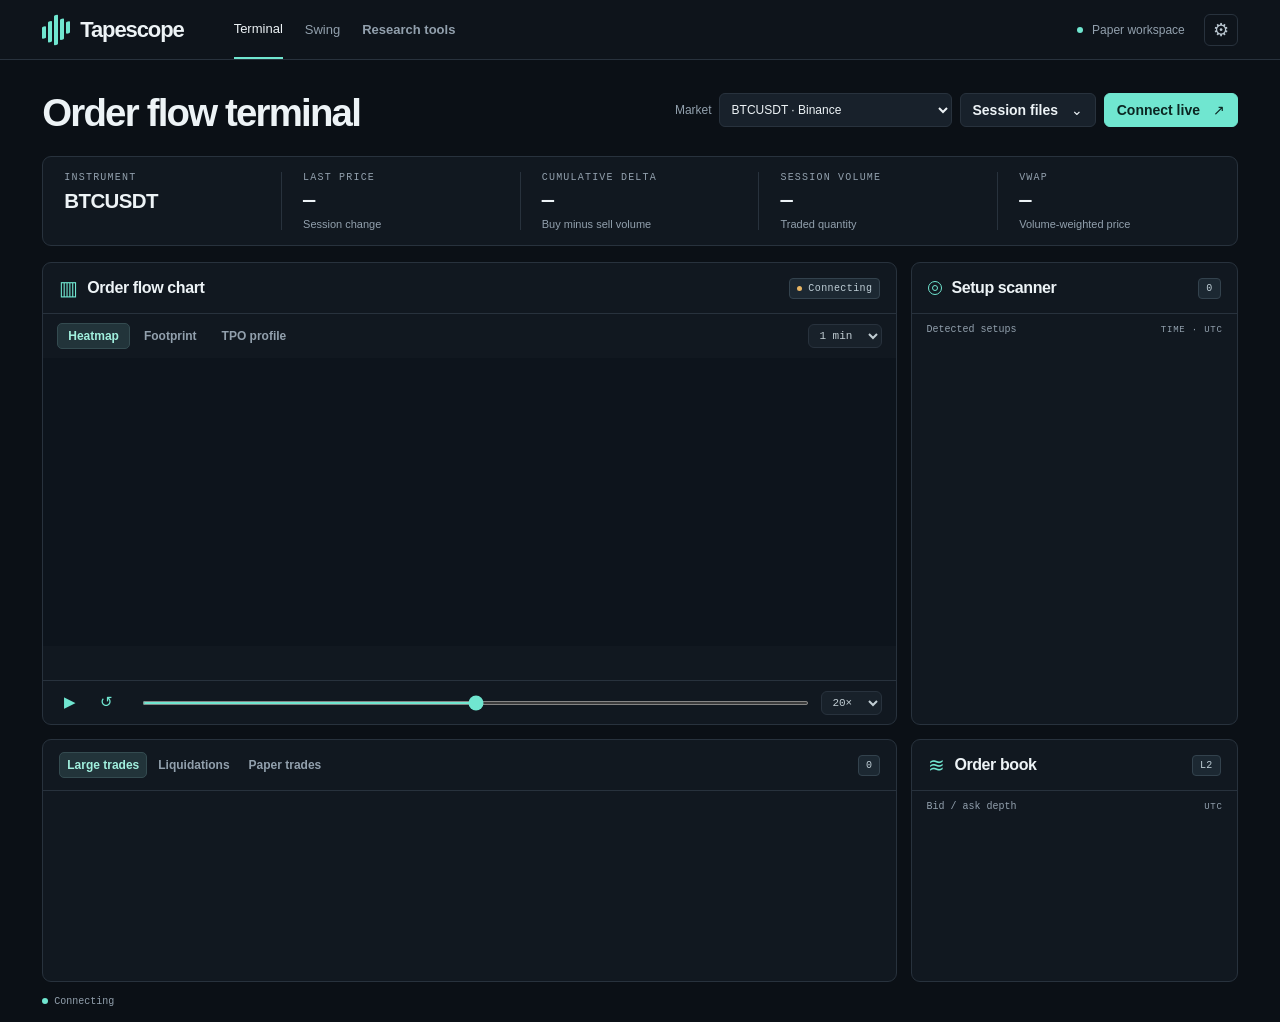
==== web/index.html @ 3751e983 "first commit" ====
<!doctype html>
<html lang="en">
<head>
<meta charset="utf-8"><meta name="viewport" content="width=device-width,initial-scale=1">
<meta name="theme-color" content="#0b1016"><title>Tapescope · Order flow terminal</title>
<link rel="stylesheet" href="terminal.css">
</head>
<body>
<header class="mast"><div class="brand"><span class="brandmark" aria-hidden="true"><i></i><i></i><i></i><i></i><i></i></span>Tapescope</div>
<div class="nav"><a href="#terminal" class="selected">Terminal</a><a href="/swing.html">Swing</a><button id="tools">Research tools</button></div>
<div class="mast-end"><span class="paper-dot"></span> Paper workspace <button class="icon" id="settings" aria-label="Configure terminal" title="Configure terminal">⚙</button></div></header>
<main id="terminal">
<div class="page-title"><div><h1>Order flow terminal</h1></div>
<div class="actions"><label class="picker">Market
<select id="marketPicker" aria-label="Select order flow market"><option value="BTCUSDT">BTCUSDT · Binance</option><option value="ETHUSDT">ETHUSDT · Binance</option><option value="SOLUSDT">SOLUSDT · Binance</option><option value="NVDA">NVDA · Moomoo</option><option value="AMD">AMD · Moomoo</option><option value="INTC">INTC · Moomoo</option><option value="GLD">GLD · SPDR Gold Shares · Moomoo</option></select></label><button id="sourceBtn">Session files <span>⌄</span></button><button class="primary" id="connect">Connect live <span>↗</span></button></div></div>
<div id="notice" role="status" hidden></div>
<section class="metrics" aria-label="Session statistics">
<div class="metric"><label>Instrument</label><strong id="marketName">BTCUSDT</strong><small id="sourceName"></small></div>
<div class="metric"><label>Last price</label><strong id="lastPrice">—</strong><small id="priceChange">Session change</small></div>
<div class="metric"><label>Cumulative delta</label><strong id="delta">—</strong><small>Buy minus sell volume</small></div>
<div class="metric"><label>Session volume</label><strong id="volume">—</strong><small id="volumeNote">Traded quantity</small></div>
<div class="metric"><label>VWAP</label><strong id="vwap">—</strong><small>Volume-weighted price</small></div>
</section>
<section id="marketQuotes" aria-label="Market reference prices" hidden>
<div id="marketRef"><strong id="refCaption">Reference price</strong> <span id="refValue"></span><small id="refTime"></small></div>
<div id="spotRef" hidden><strong>XAU/USD spot</strong> <span id="spotValue">—</span><small id="spotTime"></small></div></section>
<section id="liveReadout" aria-label="Live feed and order flow" hidden>
<div><strong>Trades</strong> <span id="tradeHealth">Connecting</span></div>
<div><strong>Depth</strong> <span id="depthHealth">Connecting</span></div>
<div><strong>Last 60s</strong> <span id="minuteFlow">Waiting for trades</span></div>
</section>
<div class="desk">
<section class="panel chart-panel">
<div class="panel-head"><div class="heading"><span class="chart-mark" aria-hidden="true">▥</span><h2>Order flow chart</h2></div><span class="pill" id="modeBadge">Connecting</span></div>
<div class="chart-toolbar"><div class="tabs" aria-label="Chart view"><button data-view="heat" aria-pressed="true">Heatmap</button><button data-view="foot" aria-pressed="false">Footprint</button><button data-view="tpo" aria-pressed="false">TPO profile</button></div>
<select id="timeframe" aria-label="Bar interval">
<option value="15000">15 sec</option><option value="60000" selected>1 min</option><option value="300000">5 min</option>
<option value="900000">15 min</option><option value="1800000">30 min</option><option value="3600000">1 hour</option>
</select></div>
<div class="plot"><canvas id="chart" aria-label="Order flow price and volume chart"></canvas><div id="hover" hidden></div></div>
<div class="legend" id="legend"></div>
<div class="transport"><button id="play" aria-label="Play replay" title="Play replay">▶</button><button id="restart" aria-label="Restart replay" title="Restart replay">↺</button>
<span id="replayTime"></span><input id="scrub" type="range" min="0" max="1000" aria-label="Replay position">
<select id="speed" aria-label="Replay speed"><option value="1">1×</option><option value="5">5×</option><option value="20" selected>20×</option><option value="100">100×</option></select></div>
</section>
<section class="panel scanner"><div class="panel-head"><div class="heading"><span class="radar"></span><h2>Setup scanner</h2></div><span class="count" id="signalCount">0</span></div>
<div class="subline">Detected setups <span>TIME · UTC</span></div><div id="signals" class="scroll-list"></div></section>
<section class="panel tape"><div class="panel-head"><div class="tabs wide"><button data-list="prints" aria-pressed="true">Large trades</button><button data-list="liqs" aria-pressed="false">Liquidations</button><button data-list="paper" aria-pressed="false">Paper trades</button></div><span class="count" id="tapeCount">0</span></div>
<div class="table-scroll"><table><thead id="tableHead"></thead><tbody id="tableBody"></tbody></table></div></section>
<section class="panel book"><div class="panel-head"><div class="heading"><span class="book-mark">≋</span><h2>Order book</h2></div><span class="count">L2</span></div>
<div class="subline">Bid / ask depth <span id="bookTime">UTC</span></div><div id="bookRows"></div></section></div>
<footer><span><i></i><span id="footerSource">Connecting</span></span><span id="sessionDate"></span></footer>
</main>
<dialog id="filesDialog"><div class="dialog-head"><h2>Session files</h2><button class="close" aria-label="Close session files">×</button></div><div class="dialog-body"><label>Import a recording or tick CSV<input type="file" id="import" accept=".csv,.json"></label><p>Recordings include trades, depth snapshots and liquidations. CSV files contain trades only.</p><button id="exportSession">Save session JSON</button><button id="previousSession" hidden>Save previous live segment</button><button id="exportCSV">Export ticks for Python</button><button id="demo">Open demo replay</button></div></dialog>
<dialog id="settingsDialog"><div class="dialog-head"><h2>Terminal settings</h2><button class="close" aria-label="Close settings">×</button></div><form id="config" class="dialog-body">
<label>Live symbol<input id="symbol" value="BTCUSDT" pattern="[A-Za-z0-9]{3,20}" required></label>
<div class="two"><label><span>Large trade (<span class="currencyUnit">USDT</span>)</span><input id="large" type="number" min="1" value="100000" required></label><label>Price row size<input id="bucket" type="number" step="any" min="0.000000000001" placeholder="Auto"></label></div>
<fieldset><legend>Setup alerts</legend><label>Phone topic (ntfy.sh)<input id="topic" pattern="[A-Za-z0-9_-]{1,64}" placeholder="Your subscribed topic"></label><label class="check"><input id="notify" type="checkbox">Desktop notifications</label></fieldset>
<fieldset><legend>Paper strategy</legend><label class="check"><input type="checkbox" id="botOn">Simulate entries on selected setups</label>
<div class="checks" id="botTypes"></div><div class="three"><label><span>Size (<span class="currencyUnit">USDT</span>)</span><input id="size" type="number" min="1" value="1000" required></label><label>Stop (%)<input id="stop" type="number" min="0.01" max="99" step="any" value="0.2" required></label><label>Target (%)<input id="target" type="number" min="0.01" max="99" step="any" value="0.4" required></label></div>
<label>Fee per side (%)<input id="fee" type="number" min="0" max="5" step="any" value="0.05" required></label></fieldset>
<small>Applying settings recalculates the session through the current cursor.</small><button class="primary">Apply settings</button></form></dialog>
<dialog id="toolsDialog"><div class="dialog-head"><h2>Research tools</h2><button class="close" aria-label="Close research tools">×</button></div><div class="dialog-body"><h3>Python tick analysis</h3><p>Export ticks from Session files and run the report to inspect footprint bubbles, volume and time at price.</p><a href="README.md#:~:text=%23%23%20Python%20research" target="_blank">Open Python instructions ↗</a><a href="research/orderflow_report.py" download>Download report script ↓</a><a href="research/report.html" download>Download its HTML template ↓</a><h3>NinjaTrader 8</h3><p>Set up a volumetric chart and apply the strategy with your own ATM stop and target.</p><a href="README.md#:~:text=%23%23%20NinjaTrader%208" target="_blank">Open NinjaTrader setup ↗</a><a href="ninjatrader/Strategies/OrderFlowSetupAtm.cs" download>Download NinjaScript strategy ↓</a></div></dialog>
<script src="engine.js"></script><script src="session.js"></script><script src="chart.js"></script><script src="live-feed.js"></script><script src="markets.js"></script><script src="spot-feed.js"></script><script src="terminal.js"></script>
</body></html>
---- web/terminal.css ----
:root{color-scheme:dark;--bg:#0b1016;--panel:#111820;--edge:#28323d;--muted:#92a0ad;--ink:#edf3f6;--cyan:#70e6d0;--red:#ff9097;--mono:"IBM Plex Mono",ui-monospace,Menlo,Consolas,monospace;font:14px Inter,-apple-system,BlinkMacSystemFont,"Segoe UI",sans-serif;color:var(--ink);background:var(--bg)}
*{box-sizing:border-box}body{margin:0}button,input,select{font:inherit}button,a,input,select{outline-offset:3px}button,select,input:not([type=checkbox]):not([type=range]){border:1px solid var(--edge);border-radius:6px;color:var(--ink);background:#18212b}button,select{cursor:pointer}button{padding:.6rem .85rem;font-weight:560}button:hover,select:hover{border-color:#68868c}button:disabled,select:disabled,input:disabled{opacity:.45;cursor:default}a{color:var(--cyan);text-underline-offset:4px}.mast{height:60px;display:flex;align-items:center;gap:50px;padding:0 3.3vw;border-bottom:1px solid var(--edge);background:#0e141b}.brand,.heading,.mast-end,.actions,.nav,.legend,.transport,.dialog-head,.checks{display:flex;align-items:center}.brand{font-size:22px;letter-spacing:-1.1px;font-weight:690;gap:10px}.brandmark{display:flex;align-items:center;gap:2px;height:30px;transform:skewY(-12deg)}.brandmark i{background:var(--cyan);width:4px;height:12px;border-radius:1px}.brandmark i:nth-child(2),.brandmark i:nth-child(4){height:21px}.brandmark i:nth-child(3){height:30px}.nav{height:100%;gap:22px}.nav>*{display:grid;place-items:center;height:100%;font-size:13px;color:var(--muted);text-decoration:none;background:transparent;border:0;padding:0}.nav .selected{color:var(--ink);border-bottom:2px solid var(--cyan)}.mast-end{margin-left:auto;gap:9px;color:var(--muted);font-size:12px}.paper-dot,footer i{background:var(--cyan);display:inline-block;height:6px;width:6px;border-radius:50%}.mast-end .icon{color:#b9c6d0;margin-left:10px;background:transparent;font-size:18px;padding:4px 8px}main{max-width:1800px;margin:auto;padding:25px 3.3vw 14px}.page-title,.panel-head,.subline,footer{display:flex;align-items:center;justify-content:space-between}.eyebrow,.metric label,.subline,.pill,.count,th,footer,.legend,.transport,td,.signal time,.book-row{font-family:var(--mono)}.eyebrow{display:flex;align-items:center;gap:8px;color:#a3b5bf;letter-spacing:1.5px;font-size:10px;font-weight:600}.line{height:2px;width:17px;background:var(--cyan)}h1{font-size:clamp(28px,3vw,40px);font-weight:610;letter-spacing:-1.8px;margin:6px 0 0}h2,h3{margin:0;font-size:16px;font-weight:600;letter-spacing:-.4px}.actions{gap:8px}.actions button span{margin-left:9px}.primary{background:var(--cyan);border-color:var(--cyan);color:#0b2622}.primary:hover{background:#95efdf}.metrics{margin:21px 0 16px;border:1px solid var(--edge);border-radius:9px;background:var(--panel);display:grid;grid-template-columns:repeat(5,1fr);padding:15px 0}.metric{padding:0 clamp(10px,1.65vw,26px);border-right:1px solid var(--edge);min-width:0}.metric:last-child{border:0}.metric label,.metric small{display:block;color:var(--muted);font-size:11px}.metric label{font:10px var(--mono);text-transform:uppercase;letter-spacing:1.2px}.metric strong{display:block;font:600 clamp(17px,1.6vw,26px) var(--mono);letter-spacing:-1.2px;margin:6px 0}.metric:first-child strong{font-family:inherit;letter-spacing:-.6px}.up{color:var(--cyan)!important}.dn{color:var(--red)!important}.desk{display:grid;grid-template-columns:minmax(0,2.62fr) minmax(254px,1fr);gap:14px}.panel,dialog{border:1px solid var(--edge);border-radius:9px;background:var(--panel);overflow:hidden}.panel-head{min-height:51px;padding:0 16px;border-bottom:1px solid var(--edge);gap:8px}.heading{gap:9px}.radar{width:14px;height:14px;border:1px solid var(--cyan);border-radius:50%;position:relative}.radar:after{content:"";position:absolute;inset:3px;border-radius:50%;border:1px solid var(--cyan)}.chart-mark,.book-mark{color:var(--cyan);font-size:20px}.pill,.count{font-size:10px;letter-spacing:.4px;background:#1c2832;border:1px solid #33424d;padding:4px 7px;border-radius:4px;color:#bfced6}.pill:before{content:"";display:inline-block;background:#e8b563;width:5px;height:5px;border-radius:50%;margin-right:6px}.pill.live:before{background:var(--cyan)}.chart-toolbar{padding:9px 14px;display:flex;align-items:center;justify-content:space-between;gap:8px}.tabs{display:flex;gap:3px;align-items:center}.tabs button{background:transparent;color:var(--muted);border:1px solid transparent;font-size:12px;padding:5px 10px;border-radius:5px}.tabs button[aria-pressed=true]{background:#22343a;color:#a1f0de;border-color:#344b50}.chart-toolbar select,.transport select{padding:4px 6px;font:11px var(--mono);color:#c1cdd3;background:#18212a}.plot{position:relative;height:clamp(240px,32vh,420px);background:#0d141c}.plot canvas{width:100%;height:100%;display:block}.legend{gap:14px;min-height:34px;padding:5px 14px;color:#9eacb7;font-size:10px;flex-wrap:wrap}.legend b{display:inline-block;width:7px;height:7px;border-radius:50%;margin-right:5px}.legend .ramp{width:43px;height:6px;border-radius:2px;vertical-align:middle;background:linear-gradient(90deg,#182e4c,#416e8c,#47a3a4,#dbcf78);margin-left:6px}.transport{border-top:1px solid var(--edge);min-height:44px;padding:6px 14px;gap:10px;color:#b8c5cd;font-size:11px}.transport button{padding:3px 6px;background:transparent;border-color:transparent;color:var(--cyan);font-size:15px}.transport input{min-width:30px;flex:1;accent-color:var(--cyan);height:4px;cursor:pointer}.subline{padding:10px 14px;color:var(--muted);font-size:10px}.subline span{font-size:9px;letter-spacing:.8px}.scanner{display:flex;flex-direction:column;min-height:0}.scroll-list{overflow:auto;height:0;flex:1}.signal{display:grid;grid-template-columns:30px minmax(0,1fr) auto;gap:8px;align-items:start;padding:12px 14px;border-top:1px solid #202b35}.signal .glyph{width:26px;height:26px;color:var(--cyan);border-radius:5px;background:#19302f;display:grid;place-items:center;font-weight:bold}.signal .glyph.dn{background:#34252e}.signal strong{display:block;font-size:13px;text-transform:capitalize}.signal small{display:block;color:var(--muted);font:10px/1.5 var(--mono);margin-top:4px}.signal time{font-size:10px;color:#9cabb8}.table-scroll{height:190px;overflow:auto}table{border-collapse:collapse;width:100%;text-align:right;white-space:nowrap}th,td{font-size:11px;padding:7px 16px;font-weight:400;border-bottom:1px solid #202b35}th{color:var(--muted);text-transform:uppercase;font-size:9px;letter-spacing:.8px;background:var(--panel);position:sticky;top:0}td:first-child,th:first-child{text-align:left}.empty{color:var(--muted);font-size:12px;line-height:1.5;padding:10px 15px}.book-row{display:grid;grid-template-columns:1fr 1fr;gap:4px;padding:0 14px;font-size:11px}.book-row div{padding:4px;display:flex;justify-content:space-between;gap:4px}.book-row small{font-size:10px;color:#aabbae}.book-row .dn small{color:#c2aaad}#bookRows{padding-bottom:10px}.wide button{padding-inline:7px}footer{color:var(--muted);font-size:10px;margin-top:14px}footer i{margin-right:6px}#notice{background:#2d2820;border:1px solid #554a33;padding:10px 14px;color:#f0d295;border-radius:6px;margin-top:12px}dialog{color:var(--ink);padding:0;width:min(430px,94vw);max-height:90dvh;box-shadow:0 20px 70px #0007}dialog::backdrop{background:#05090ec9}.dialog-head{justify-content:space-between;border-bottom:1px solid var(--edge);padding:12px 18px}.close{background:transparent;border:none;font-size:20px}.dialog-body{display:grid;gap:12px;padding:18px}.dialog-body p{color:var(--muted);line-height:1.5;margin:0}.dialog-body h3:not(:first-child){margin-top:10px}.dialog-body label{display:grid;gap:5px;color:#b9c7d1;font-size:12px}.dialog-body input:not([type=checkbox]){width:100%;padding:7px}.two,.three{display:grid;grid-template-columns:repeat(2,minmax(0,1fr));gap:8px}.three{grid-template-columns:repeat(3,minmax(0,1fr))}.dialog-body fieldset{display:grid;gap:9px;border:1px solid var(--edge);padding:10px;border-radius:5px;min-width:0}.dialog-body legend{padding:0 5px}.dialog-body .check{display:flex;align-items:center;gap:4px}.check input{accent-color:var(--cyan)}.checks{flex-wrap:wrap;gap:6px}.checks label{text-transform:capitalize}#hover{position:absolute;top:5px;left:8px;pointer-events:none;background:#111b26f0;border:1px solid var(--edge);color:var(--ink);font:10px var(--mono);padding:6px;border-radius:3px}
@media(max-width:850px){.desk{grid-template-columns:minmax(0,1.9fr) minmax(218px,1fr)}.metrics{grid-template-columns:repeat(5,1fr)}.signal{padding:9px 8px;gap:5px}.signal time{font-size:9px}.metric small{font-size:10px}.mast{gap:25px}.page-title h1{font-size:32px}}
@media(max-width:700px){main{padding:18px 12px}.mast{height:52px;padding:0 14px;gap:17px}.brand{font-size:18px}.mast-end{font-size:0;gap:0}.mast-end .paper-dot{display:none}.nav{gap:14px}.page-title{align-items:flex-start;flex-wrap:wrap;gap:12px}.actions button{padding:7px 10px;font-size:12px}.eyebrow{font-size:9px}.metrics{margin:14px 0;grid-template-columns:repeat(3,minmax(0,1fr));row-gap:12px}.metric:nth-child(3){border:0}.metric strong{font-size:18px}.metric label{font-size:9px}.desk{grid-template-columns:minmax(0,1fr)}.chart-toolbar{padding:7px}.tabs button{padding:5px 7px}.plot{height:260px}.scanner{max-height:290px}.scroll-list{height:210px;flex:auto}.panel-head{min-height:45px}.legend{gap:8px;font-size:9px}.transport{gap:5px;padding:5px 8px}.table-scroll{height:175px}th,td{padding:6px}.book{padding-bottom:3px}.page-title h1{font-size:29px}}
@media(min-width:701px){.scanner{position:relative}.scanner .scroll-list{position:absolute;top:83px;bottom:0;left:0;right:0;height:auto}}

#liveReadout:not([hidden]){display:flex;align-items:center;flex-wrap:wrap;gap:6px 22px;margin:-4px 0 14px;color:var(--muted);font:11px/1.6 var(--mono)}
#liveReadout strong{color:var(--ink);font-weight:550;margin-right:4px}

.picker{display:flex;align-items:center;gap:7px;color:var(--muted);font-size:12px}.picker select{padding:8px}
#marketQuotes:not([hidden]){display:flex;gap:22px;flex-wrap:wrap;border:1px solid var(--edge);background:var(--panel);border-radius:7px;padding:10px 14px;margin:0 0 14px}#marketQuotes strong{font-size:12px;margin-right:6px}#marketQuotes span{font:600 16px var(--mono)}#marketQuotes small{display:block;color:var(--muted);font-size:11px;margin-top:4px}.actions{flex-wrap:wrap}
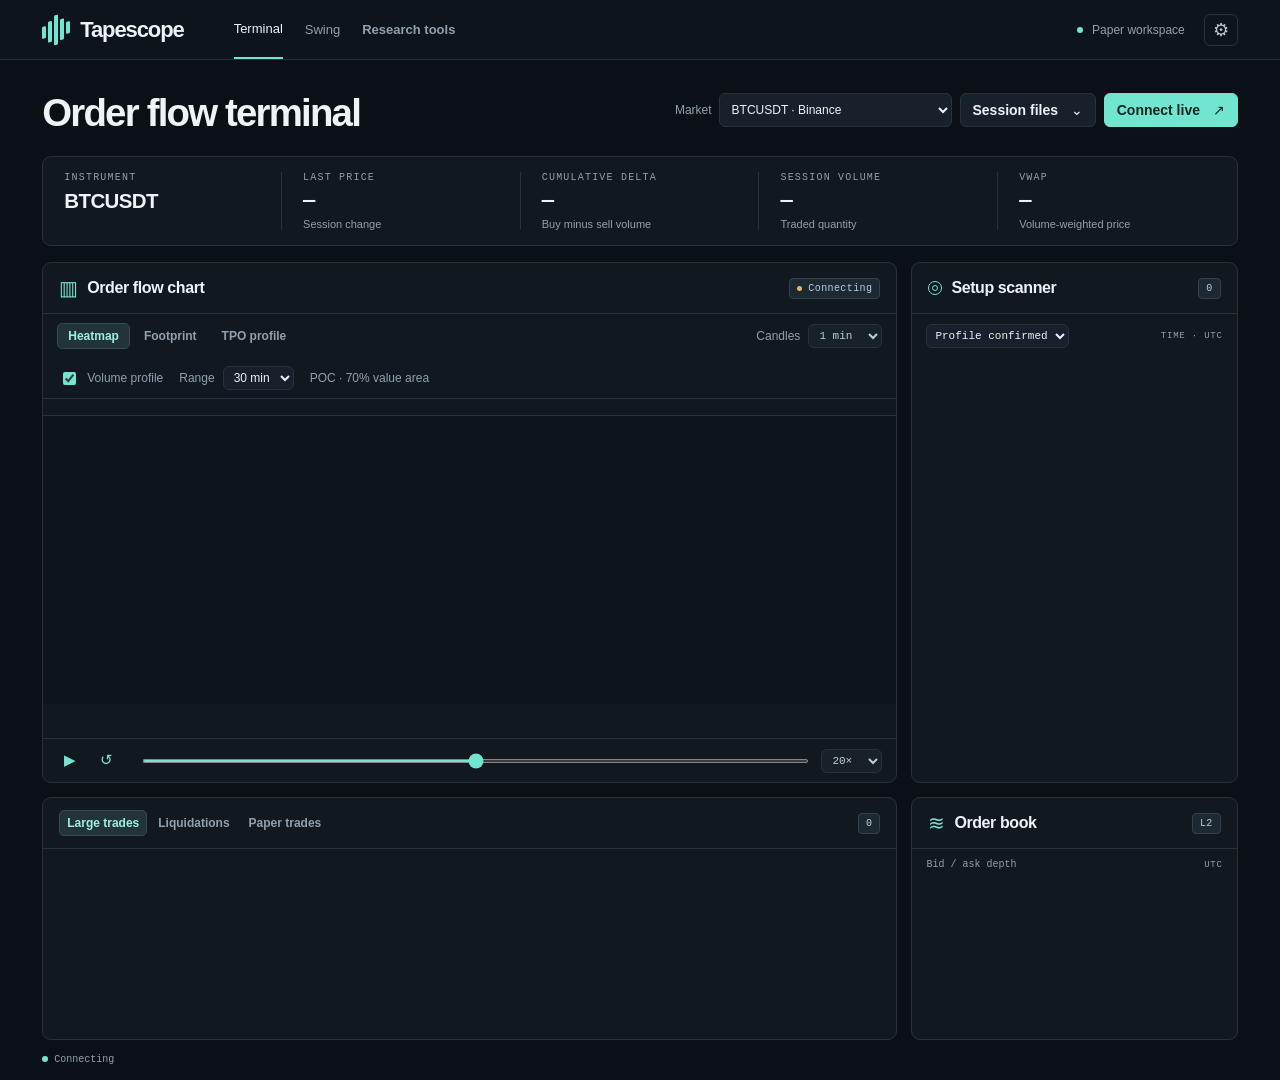
==== commit ade26208: "Add volume profile confirmations and GitHub Pages Mac data backend" ====
--- a/web/index.html
+++ b/web/index.html
@@ -7,7 +7,7 @@
 </head>
 <body>
 <header class="mast"><div class="brand"><span class="brandmark" aria-hidden="true"><i></i><i></i><i></i><i></i><i></i></span>Tapescope</div>
-<div class="nav"><a href="#terminal" class="selected">Terminal</a><a href="/swing.html">Swing</a><button id="tools">Research tools</button></div>
+<div class="nav"><a href="#terminal" class="selected">Terminal</a><a href="swing.html">Swing</a><button id="tools">Research tools</button></div>
 <div class="mast-end"><span class="paper-dot"></span> Paper workspace <button class="icon" id="settings" aria-label="Configure terminal" title="Configure terminal">⚙</button></div></header>
 <main id="terminal">
 <div class="page-title"><div><h1>Order flow terminal</h1></div>
@@ -33,10 +33,12 @@
 <section class="panel chart-panel">
 <div class="panel-head"><div class="heading"><span class="chart-mark" aria-hidden="true">▥</span><h2>Order flow chart</h2></div><span class="pill" id="modeBadge">Connecting</span></div>
 <div class="chart-toolbar"><div class="tabs" aria-label="Chart view"><button data-view="heat" aria-pressed="true">Heatmap</button><button data-view="foot" aria-pressed="false">Footprint</button><button data-view="tpo" aria-pressed="false">TPO profile</button></div>
-<select id="timeframe" aria-label="Bar interval">
+<label class="interval-control">Candles <select id="timeframe" aria-label="Bar interval">
 <option value="15000">15 sec</option><option value="60000" selected>1 min</option><option value="300000">5 min</option>
 <option value="900000">15 min</option><option value="1800000">30 min</option><option value="3600000">1 hour</option>
-</select></div>
+</select></label></div>
+<div class="profile-toolbar"><label class="profile-toggle"><input id="profileOn" type="checkbox" checked>Volume profile</label><label>Range <select id="profileRange" aria-label="Volume profile range"><option value="15">15 min</option><option value="30" selected>30 min</option><option value="60">60 min</option></select></label><span>POC · 70% value area</span></div>
+<div id="profileReadout" class="profile-readout"></div>
 <div class="plot"><canvas id="chart" aria-label="Order flow price and volume chart"></canvas><div id="hover" hidden></div></div>
 <div class="legend" id="legend"></div>
 <div class="transport"><button id="play" aria-label="Play replay" title="Play replay">▶</button><button id="restart" aria-label="Restart replay" title="Restart replay">↺</button>
@@ -44,7 +46,7 @@
 <select id="speed" aria-label="Replay speed"><option value="1">1×</option><option value="5">5×</option><option value="20" selected>20×</option><option value="100">100×</option></select></div>
 </section>
 <section class="panel scanner"><div class="panel-head"><div class="heading"><span class="radar"></span><h2>Setup scanner</h2></div><span class="count" id="signalCount">0</span></div>
-<div class="subline">Detected setups <span>TIME · UTC</span></div><div id="signals" class="scroll-list"></div></section>
+<div class="subline scanner-controls"><select id="scannerMode" aria-label="Scanner confirmation filter"><option value="profile">Profile confirmed</option><option value="all">All order flow</option></select><span>TIME · UTC</span></div><div id="scannerStatus" class="scanner-status"></div><div id="signals" class="scroll-list"></div></section>
 <section class="panel tape"><div class="panel-head"><div class="tabs wide"><button data-list="prints" aria-pressed="true">Large trades</button><button data-list="liqs" aria-pressed="false">Liquidations</button><button data-list="paper" aria-pressed="false">Paper trades</button></div><span class="count" id="tapeCount">0</span></div>
 <div class="table-scroll"><table><thead id="tableHead"></thead><tbody id="tableBody"></tbody></table></div></section>
 <section class="panel book"><div class="panel-head"><div class="heading"><span class="book-mark">≋</span><h2>Order book</h2></div><span class="count">L2</span></div>
@@ -61,5 +63,5 @@
 <label>Fee per side (%)<input id="fee" type="number" min="0" max="5" step="any" value="0.05" required></label></fieldset>
 <small>Applying settings recalculates the session through the current cursor.</small><button class="primary">Apply settings</button></form></dialog>
 <dialog id="toolsDialog"><div class="dialog-head"><h2>Research tools</h2><button class="close" aria-label="Close research tools">×</button></div><div class="dialog-body"><h3>Python tick analysis</h3><p>Export ticks from Session files and run the report to inspect footprint bubbles, volume and time at price.</p><a href="README.md#:~:text=%23%23%20Python%20research" target="_blank">Open Python instructions ↗</a><a href="research/orderflow_report.py" download>Download report script ↓</a><a href="research/report.html" download>Download its HTML template ↓</a><h3>NinjaTrader 8</h3><p>Set up a volumetric chart and apply the strategy with your own ATM stop and target.</p><a href="README.md#:~:text=%23%23%20NinjaTrader%208" target="_blank">Open NinjaTrader setup ↗</a><a href="ninjatrader/Strategies/OrderFlowSetupAtm.cs" download>Download NinjaScript strategy ↓</a></div></dialog>
-<script src="engine.js"></script><script src="session.js"></script><script src="chart.js"></script><script src="live-feed.js"></script><script src="markets.js"></script><script src="spot-feed.js"></script><script src="terminal.js"></script>
+<script src="config.js"></script><script src="backend.js"></script><script src="engine.js"></script><script src="session.js"></script><script src="volume-profile.js"></script><script src="chart.js"></script><script src="live-feed.js"></script><script src="profile-confirmation.js"></script><script src="markets.js"></script><script src="spot-feed.js"></script><script src="terminal.js"></script>
 </body></html>
--- a/web/terminal.css
+++ b/web/terminal.css
@@ -9,3 +9,8 @@
 
 .picker{display:flex;align-items:center;gap:7px;color:var(--muted);font-size:12px}.picker select{padding:8px}
 #marketQuotes:not([hidden]){display:flex;gap:22px;flex-wrap:wrap;border:1px solid var(--edge);background:var(--panel);border-radius:7px;padding:10px 14px;margin:0 0 14px}#marketQuotes strong{font-size:12px;margin-right:6px}#marketQuotes span{font:600 16px var(--mono)}#marketQuotes small{display:block;color:var(--muted);font-size:11px;margin-top:4px}.actions{flex-wrap:wrap}
+
+.chart-toolbar{flex-wrap:wrap;gap:8px}.interval-control,.profile-toolbar,.profile-toolbar label{display:flex;align-items:center;gap:8px}.interval-control,.profile-toolbar{font-size:12px;color:var(--muted)}.profile-toolbar{padding:8px 16px;flex-wrap:wrap;border-bottom:1px solid var(--edge);gap:16px}.profile-toolbar select{padding:3px 6px}.profile-toggle input{accent-color:var(--cyan)}.profile-readout{padding:8px 16px;font:11px/1.6 var(--mono);color:var(--muted);border-bottom:1px solid var(--edge)}.profile-readout[hidden]{display:none}
+
+.scanner-controls{display:flex;justify-content:space-between;gap:8px}.scanner-controls select{max-width:100%;padding:4px;font-size:11px}.scanner-status{padding:0 14px 10px;color:var(--muted);font-size:11px;line-height:1.5}.scanner .scroll-list{position:static;min-height:0;height:0;flex:1}.profile-confirmed{border-left:2px solid var(--cyan)}.profile-confirmed:has(.glyph.dn){border-left-color:var(--red)}
+@media(max-width:700px){.scanner{max-height:440px}.scanner .scroll-list{height:240px;flex:auto}}
